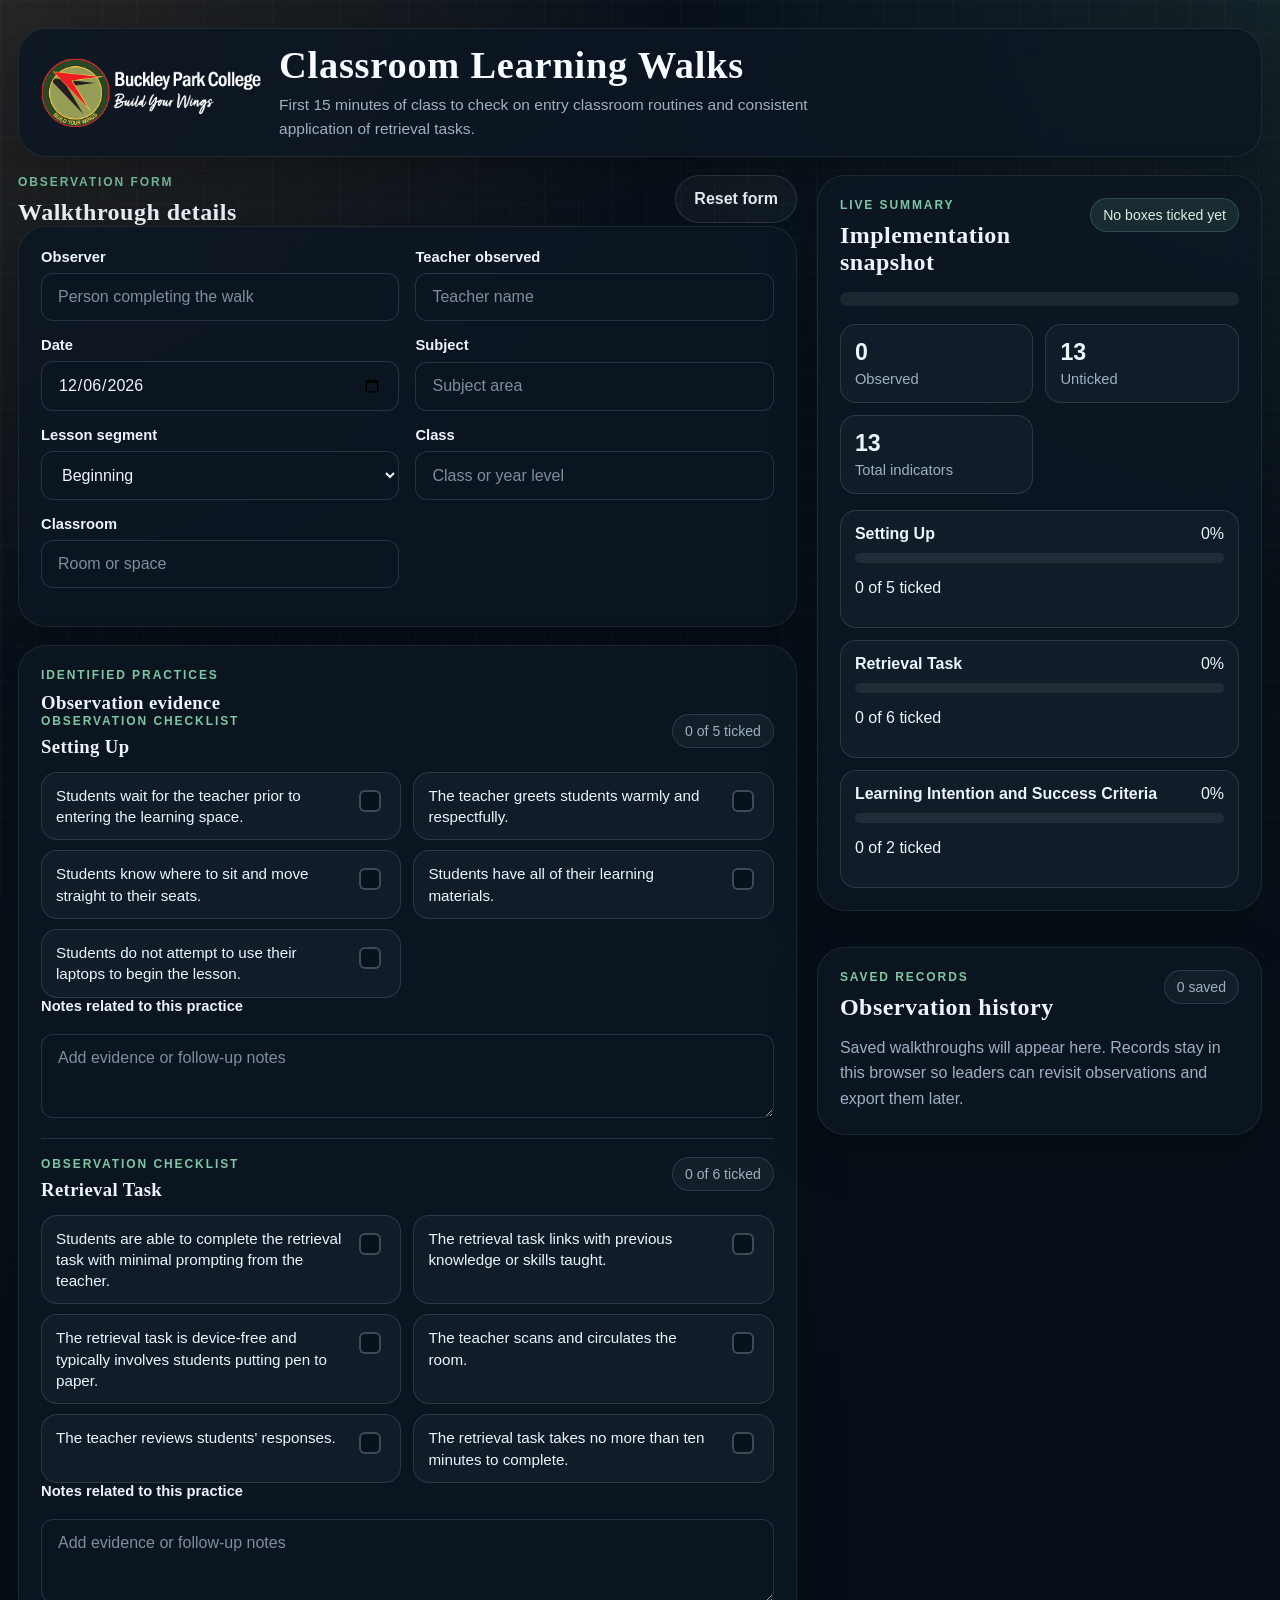
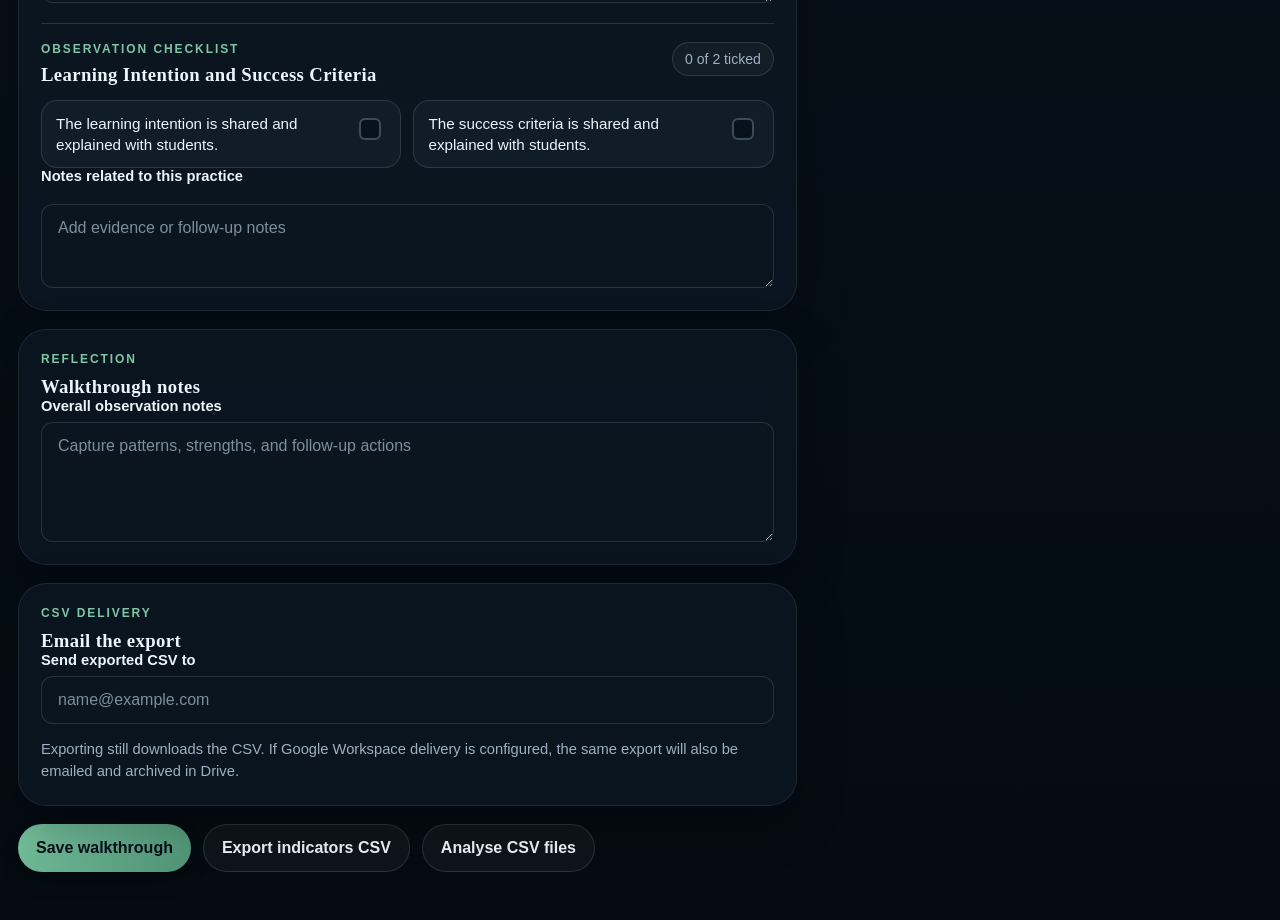
==== index.html @ 83f86051 "Add files via upload" ====
<!DOCTYPE html>
<html lang="en">
<head>
  <meta charset="UTF-8">
  <meta name="viewport" content="width=device-width, initial-scale=1.0">
  <title>Classroom Learning Walks</title>
  <link rel="stylesheet" href="styles.css">
</head>
<body>
  <div class="page-shell">
    <header class="hero">
      <div class="hero__brand">
        <img class="hero__logo" src="BPC-logo-WordMarkWHITEcond.png" alt="BPC logo">
        <div class="hero__content">
          <h1>Classroom Learning Walks</h1>
          <p class="hero__focus">
            First 15 minutes of class to check on entry classroom routines and consistent application
            of retrieval tasks.
          </p>
        </div>
      </div>
    </header>

    <main class="layout">
      <section class="form-panel">
        <div class="panel-heading">
          <div>
            <p class="section-kicker">Observation form</p>
            <h2>Walkthrough details</h2>
          </div>
          <button id="reset-form" class="button button--ghost" type="button">Reset form</button>
        </div>

        <form id="walk-form" class="walk-form">
          <section class="card">
            <div class="field-grid field-grid--meta">
              <label class="field">
                <span>Observer</span>
                <input id="observer" name="observer" type="text" placeholder="Person completing the walk">
              </label>
              <label class="field">
                <span>Teacher observed</span>
                <input id="teacher" name="teacher" type="text" placeholder="Teacher name">
              </label>
              <label class="field">
                <span>Date</span>
                <input id="date" name="date" type="date">
              </label>
              <label class="field">
                <span>Subject</span>
                <input id="subject" name="subject" type="text" placeholder="Subject area">
              </label>
              <label class="field">
                <span>Lesson segment</span>
                <select id="lesson-segment" name="lessonSegment">
                  <option value="Beginning">Beginning</option>
                  <option value="Middle">Middle</option>
                  <option value="End">End</option>
                </select>
              </label>
              <label class="field">
                <span>Class</span>
                <input id="class-name" name="className" type="text" placeholder="Class or year level">
              </label>
              <label class="field">
                <span>Classroom</span>
                <input id="classroom" name="classroom" type="text" placeholder="Room or space">
              </label>
            </div>
          </section>

          <section class="card" id="practice-sections"></section>

          <section class="card card--notes">
            <div class="section-title">
              <div>
                <p class="section-kicker">Reflection</p>
                <h3>Walkthrough notes</h3>
              </div>
            </div>
            <label class="field field--stacked">
              <span>Overall observation notes</span>
              <textarea
                id="overall-notes"
                name="overallNotes"
                rows="5"
                placeholder="Capture patterns, strengths, and follow-up actions"
              ></textarea>
            </label>
          </section>

          <section class="card card--notes">
            <div class="section-title">
              <div>
                <p class="section-kicker">CSV delivery</p>
                <h3>Email the export</h3>
              </div>
            </div>
            <label class="field field--stacked">
              <span>Send exported CSV to</span>
              <input
                id="export-email"
                name="exportEmail"
                type="email"
                placeholder="name@example.com"
                autocomplete="email"
              >
            </label>
            <p id="export-status" class="export-status" aria-live="polite">
              Exporting still downloads the CSV. If Google Workspace delivery is configured, the same export will
              also be emailed and archived in Drive.
            </p>
          </section>

          <div class="actions">
            <button class="button" type="submit">Save walkthrough</button>
            <button class="button button--ghost" id="export-history" type="button">Export indicators CSV</button>
            <a class="button button--ghost" href="analysis.html">Analyse CSV files</a>
          </div>
        </form>
      </section>

      <aside class="summary-panel">
        <section class="card summary-card">
          <div class="section-title">
            <div>
              <p class="section-kicker">Live summary</p>
              <h2>Implementation snapshot</h2>
            </div>
            <span id="completion-badge" class="badge">0% observed</span>
          </div>
          <div class="progress-track" aria-hidden="true">
            <div id="progress-fill" class="progress-fill"></div>
          </div>
          <div id="stats-grid" class="stats-grid"></div>
          <div id="section-summary" class="section-summary"></div>
        </section>

        <section class="card summary-card">
          <div class="section-title">
            <div>
              <p class="section-kicker">Saved records</p>
              <h2>Observation history</h2>
            </div>
            <span id="history-count" class="badge badge--muted">0 saved</span>
          </div>
          <div id="history-overview" class="history-overview"></div>
          <div id="history-list" class="history-list"></div>
        </section>
      </aside>
    </main>
  </div>

  <template id="practice-template">
    <article class="practice-block">
      <div class="section-title">
        <div>
          <p class="section-kicker section-kicker--small">Observation checklist</p>
          <h3 class="practice-title"></h3>
        </div>
        <span class="badge badge--muted practice-score"></span>
      </div>
      <div class="practice-items"></div>
      <label class="field field--stacked">
        <span>Notes related to this practice</span>
        <textarea class="practice-notes" rows="3" placeholder="Add evidence or follow-up notes"></textarea>
      </label>
    </article>
  </template>

  <script src="app.js"></script>
</body>
</html>
---- styles.css ----
:root {
  --bg: #071019;
  --bg-soft: #0b1521;
  --panel: rgba(12, 23, 34, 0.86);
  --panel-strong: rgba(16, 29, 42, 0.96);
  --panel-soft: rgba(18, 31, 44, 0.78);
  --field-bg: rgba(11, 22, 33, 0.92);
  --text: #edf4fb;
  --muted: #9db0c3;
  --line: rgba(186, 204, 223, 0.16);
  --accent: #7fc6a4;
  --accent-2: #d8a45f;
  --accent-3: #5f7f99;
  --good: #8fddb1;
  --partial: #f1c06c;
  --miss: #ef8d82;
  --na: #9ca8bb;
  --shadow: 0 18px 48px rgba(0, 0, 0, 0.28);
  --radius-lg: 28px;
  --radius-md: 18px;
  --radius-sm: 12px;
}

* {
  box-sizing: border-box;
}

html {
  scroll-behavior: smooth;
}

body {
  margin: 0;
  font-family: "Trebuchet MS", "Segoe UI", sans-serif;
  color: var(--text);
  background:
    radial-gradient(circle at top left, rgba(216, 164, 95, 0.14), transparent 24%),
    radial-gradient(circle at top right, rgba(127, 198, 164, 0.1), transparent 22%),
    linear-gradient(180deg, #08111b 0%, var(--bg) 48%, #040b12 100%);
  min-height: 100vh;
}

body::before {
  content: "";
  position: fixed;
  inset: 0;
  background-image:
    linear-gradient(rgba(255, 255, 255, 0.05) 1px, transparent 1px),
    linear-gradient(90deg, rgba(255, 255, 255, 0.05) 1px, transparent 1px);
  background-size: 34px 34px;
  pointer-events: none;
  opacity: 0.5;
}

.page-shell {
  position: relative;
  z-index: 1;
  max-width: 1400px;
  margin: 0 auto;
  padding: 28px 18px 48px;
}

.hero {
  margin-bottom: 18px;
}

.hero__brand,
.card {
  background: var(--panel);
  backdrop-filter: blur(12px);
  border: 1px solid rgba(255, 255, 255, 0.08);
  box-shadow: var(--shadow);
}

.hero__brand {
  display: flex;
  align-items: center;
  gap: 18px;
  border-radius: var(--radius-lg);
  padding: 16px 22px;
}

.hero__content {
  display: grid;
  gap: 8px;
}

.hero__logo {
  display: block;
  width: clamp(140px, 18vw, 220px);
  height: auto;
}

.hero h1,
.panel-heading h2,
.section-title h2,
.section-title h3 {
  margin: 0;
  font-family: Georgia, "Times New Roman", serif;
  letter-spacing: 0.02em;
}

.hero h1 {
  font-size: clamp(1.5rem, 3vw, 2.4rem);
  line-height: 1.05;
  max-width: none;
  color: #f7fbff;
}

.hero__focus {
  margin: 0;
  max-width: 70ch;
  color: var(--muted);
  font-size: 0.97rem;
  line-height: 1.5;
}

.section-kicker {
  margin: 0 0 10px;
  text-transform: uppercase;
  letter-spacing: 0.16em;
  font-size: 0.75rem;
  color: var(--accent);
  font-weight: 700;
}

.badge {
  display: inline-flex;
  align-items: center;
  border-radius: 999px;
  padding: 8px 12px;
  font-size: 0.88rem;
}

.layout {
  display: grid;
  grid-template-columns: minmax(0, 1.4fr) minmax(300px, 0.8fr);
  gap: 20px;
  align-items: start;
}

.panel-heading,
.section-title {
  display: flex;
  justify-content: space-between;
  gap: 12px;
  align-items: start;
}

.form-panel,
.summary-panel {
  min-width: 0;
}

.summary-panel {
  display: grid;
  gap: 18px;
  position: sticky;
  top: 18px;
}

.card {
  border-radius: var(--radius-lg);
  padding: 22px;
  margin-bottom: 18px;
  background: var(--panel);
}

.walk-form .card:last-of-type {
  margin-bottom: 0;
}

.field-grid {
  display: grid;
  gap: 16px;
}

.field-grid--meta {
  grid-template-columns: repeat(2, minmax(0, 1fr));
  margin-bottom: 16px;
}

.field {
  display: grid;
  gap: 8px;
}

.field span {
  font-size: 0.92rem;
  font-weight: 700;
}

input,
select,
textarea {
  width: 100%;
  border: 1px solid var(--line);
  border-radius: var(--radius-sm);
  padding: 14px 16px;
  font: inherit;
  color: var(--text);
  background: var(--field-bg);
  transition: border-color 160ms ease, box-shadow 160ms ease, transform 160ms ease;
}

input::placeholder,
textarea::placeholder {
  color: rgba(157, 176, 195, 0.78);
}

input:focus,
select:focus,
textarea:focus {
  outline: none;
  border-color: rgba(127, 198, 164, 0.55);
  box-shadow: 0 0 0 4px rgba(127, 198, 164, 0.12);
  transform: translateY(-1px);
}

textarea {
  resize: vertical;
}

.practice-block + .practice-block {
  margin-top: 20px;
  padding-top: 18px;
  border-top: 1px solid var(--line);
}

.section-kicker--small {
  margin-bottom: 8px;
}

.practice-items {
  display: grid;
  grid-template-columns: repeat(2, minmax(0, 1fr));
  gap: 10px 12px;
  margin-top: 14px;
}

.practice-item {
  display: grid;
  grid-template-columns: minmax(0, 1fr) auto;
  gap: 12px;
  align-items: start;
  border: 1px solid var(--line);
  border-radius: 16px;
  padding: 12px 14px;
  background: var(--panel-soft);
}

.practice-item__prompt {
  margin: 0;
  line-height: 1.4;
  font-size: 0.95rem;
}

.checkbox-row {
  display: flex;
  justify-content: center;
  align-self: start;
}

.tick-box {
  position: relative;
  display: inline-flex;
  align-items: center;
  justify-content: center;
  width: 32px;
  height: 32px;
  cursor: pointer;
}

.tick-box input {
  position: absolute;
  inset: 0;
  margin: 0;
  opacity: 0;
  cursor: pointer;
}

.tick-box__box {
  position: relative;
  width: 22px;
  height: 22px;
  border: 2px solid rgba(186, 204, 223, 0.3);
  border-radius: 6px;
  background: rgba(8, 18, 29, 0.92);
  transition: transform 140ms ease, border-color 140ms ease, box-shadow 140ms ease, background 140ms ease;
}

.tick-box input:hover + .tick-box__box,
.tick-box input:focus-visible + .tick-box__box {
  border-color: rgba(127, 198, 164, 0.58);
  box-shadow: 0 0 0 4px rgba(127, 198, 164, 0.12);
}

.tick-box input:checked + .tick-box__box {
  transform: translateY(-1px);
  border-color: rgba(143, 221, 177, 0.75);
  background: linear-gradient(180deg, rgba(143, 221, 177, 0.18), rgba(127, 198, 164, 0.3));
  box-shadow: 0 10px 20px rgba(0, 0, 0, 0.22);
}

.tick-box input:checked + .tick-box__box::after {
  content: "";
  position: absolute;
  left: 6px;
  top: 2px;
  width: 6px;
  height: 11px;
  border: solid var(--good);
  border-width: 0 3px 3px 0;
  transform: rotate(45deg);
}

.practice-notes {
  margin-top: 12px;
}

.export-status {
  margin: 14px 0 0;
  color: var(--muted);
  font-size: 0.92rem;
  line-height: 1.5;
}

.export-status[data-tone="success"] {
  color: var(--good);
}

.export-status[data-tone="error"] {
  color: var(--miss);
}

.sr-only {
  position: absolute;
  width: 1px;
  height: 1px;
  padding: 0;
  margin: -1px;
  overflow: hidden;
  clip: rect(0, 0, 0, 0);
  white-space: nowrap;
  border: 0;
}

.actions {
  display: flex;
  flex-wrap: wrap;
  gap: 12px;
  margin-top: 18px;
}

.button {
  display: inline-flex;
  align-items: center;
  justify-content: center;
  border: none;
  border-radius: 999px;
  padding: 14px 18px;
  font: inherit;
  font-weight: 700;
  cursor: pointer;
  background: linear-gradient(135deg, #76c29e, #4f9375);
  color: #071019;
  box-shadow: 0 10px 18px rgba(0, 0, 0, 0.24);
  text-decoration: none;
  transition: transform 160ms ease, box-shadow 160ms ease, opacity 160ms ease;
}

.button:hover,
.button:focus-visible {
  transform: translateY(-1px);
  box-shadow: 0 14px 22px rgba(0, 0, 0, 0.28);
}

.button--secondary {
  background: linear-gradient(135deg, #e4b16b, #bf8445);
  color: #161006;
}

.button--ghost {
  background: rgba(255, 255, 255, 0.04);
  color: var(--text);
  box-shadow: none;
  border: 1px solid var(--line);
}

.badge {
  background: rgba(127, 198, 164, 0.12);
  color: #d8f0e2;
  border: 1px solid rgba(127, 198, 164, 0.22);
  white-space: nowrap;
}

.badge--muted {
  background: rgba(255, 255, 255, 0.04);
  color: var(--muted);
  border-color: var(--line);
}

.progress-track {
  margin: 16px 0 18px;
  height: 14px;
  border-radius: 999px;
  background: rgba(255, 255, 255, 0.07);
  overflow: hidden;
}

.progress-fill {
  height: 100%;
  width: 0;
  border-radius: inherit;
  background: linear-gradient(90deg, var(--accent-2), var(--accent));
  transition: width 200ms ease;
}

.stats-grid {
  display: grid;
  grid-template-columns: repeat(2, minmax(0, 1fr));
  gap: 12px;
}

.stat {
  padding: 14px;
  border: 1px solid var(--line);
  border-radius: 16px;
  background: var(--panel-soft);
}

.stat strong {
  display: block;
  font-size: 1.45rem;
  margin-bottom: 4px;
}

.stat span {
  color: var(--muted);
  font-size: 0.92rem;
}

.section-summary {
  display: grid;
  gap: 12px;
  margin-top: 16px;
}

.section-summary__item {
  border: 1px solid var(--line);
  border-radius: 16px;
  padding: 14px;
  background: var(--panel-soft);
}

.section-summary__item header {
  display: flex;
  justify-content: space-between;
  gap: 8px;
  align-items: center;
  margin-bottom: 10px;
}

.section-summary__meter {
  height: 10px;
  border-radius: 999px;
  background: rgba(255, 255, 255, 0.07);
  overflow: hidden;
}

.section-summary__meter span {
  display: block;
  height: 100%;
  border-radius: inherit;
  background: linear-gradient(90deg, rgba(201, 125, 45, 0.9), rgba(33, 75, 63, 0.95));
}

.history-list {
  display: grid;
  gap: 12px;
}

.history-overview {
  display: grid;
  gap: 12px;
  margin-bottom: 14px;
}

.history-overview .stat strong {
  font-size: 1.25rem;
}

.history-item {
  border: 1px solid var(--line);
  border-radius: 16px;
  padding: 14px;
  background: var(--panel-soft);
}

.history-item h4,
.history-item p {
  margin: 0;
}

.history-item h4 {
  font-size: 1rem;
  margin-bottom: 8px;
}

.history-meta {
  color: var(--muted);
  font-size: 0.92rem;
  line-height: 1.5;
}

.history-actions {
  display: flex;
  gap: 8px;
  margin-top: 12px;
}

.history-button {
  border: 1px solid var(--line);
  background: rgba(255, 255, 255, 0.04);
  border-radius: 999px;
  padding: 8px 12px;
  font: inherit;
  color: var(--text);
  cursor: pointer;
}

.history-button:hover,
.history-button:focus-visible {
  border-color: rgba(127, 198, 164, 0.35);
  background: rgba(127, 198, 164, 0.08);
}

.empty-state {
  margin: 0;
  color: var(--muted);
  line-height: 1.6;
}

.page-shell--analysis {
  max-width: 1500px;
}

.analysis-layout {
  display: grid;
  gap: 18px;
}

.analysis-intro {
  margin: 0 0 16px;
  color: var(--muted);
  line-height: 1.6;
  max-width: 72ch;
}

.analysis-status {
  min-height: 24px;
  margin-top: 14px;
  color: var(--muted);
  font-size: 0.95rem;
}

.report-meta-card {
  margin-bottom: 0;
}

.report-meta__grid {
  display: grid;
  grid-template-columns: repeat(4, minmax(0, 1fr));
  gap: 12px;
}

.actions--compact {
  margin-top: 14px;
}

.analysis-stats {
  display: grid;
  grid-template-columns: repeat(4, minmax(0, 1fr));
  gap: 12px;
}

.section-visuals {
  display: grid;
  grid-template-columns: repeat(auto-fit, minmax(320px, 1fr));
  gap: 16px;
}

.section-analysis {
  border: 1px solid var(--line);
  border-radius: 20px;
  padding: 18px;
  background: var(--panel-soft);
}

.section-analysis__header {
  display: flex;
  justify-content: space-between;
  gap: 12px;
  align-items: start;
  margin-bottom: 14px;
}

.section-analysis__header h3,
.indicator-insight h3 {
  margin: 0;
  font-family: Georgia, "Times New Roman", serif;
}

.section-analysis__meta {
  color: var(--muted);
  font-size: 0.92rem;
}

.section-analysis__score {
  display: inline-flex;
  align-items: center;
  justify-content: center;
  min-width: 72px;
  padding: 10px 12px;
  border-radius: 14px;
  background: rgba(127, 198, 164, 0.12);
  border: 1px solid rgba(127, 198, 164, 0.22);
  color: #d8f0e2;
  font-weight: 700;
}

.comparison-bar {
  display: grid;
  grid-template-columns: minmax(0, 1fr) auto auto;
  gap: 10px;
  align-items: center;
  margin-bottom: 16px;
}

.comparison-bar__track {
  height: 14px;
  border-radius: 999px;
  overflow: hidden;
  background: rgba(255, 255, 255, 0.08);
}

.comparison-bar__fill {
  height: 100%;
  border-radius: inherit;
  background: linear-gradient(90deg, rgba(216, 164, 95, 0.95), rgba(127, 198, 164, 0.95));
}

.comparison-bar__value {
  font-weight: 700;
}

.comparison-bar__count {
  color: var(--muted);
  font-size: 0.9rem;
}

.indicator-chart {
  display: grid;
  gap: 10px;
}

.indicator-row {
  display: grid;
  gap: 8px;
}

.indicator-row__label {
  display: flex;
  justify-content: space-between;
  gap: 12px;
  align-items: baseline;
  font-size: 0.92rem;
}

.indicator-row__title {
  color: var(--text);
  line-height: 1.4;
}

.indicator-row__value {
  color: var(--accent-2);
  font-weight: 700;
  white-space: nowrap;
}

.indicator-row__track {
  height: 10px;
  border-radius: 999px;
  overflow: hidden;
  background: rgba(255, 255, 255, 0.07);
}

.indicator-row__fill {
  height: 100%;
  border-radius: inherit;
  background: linear-gradient(90deg, #76c29e, #e4b16b);
}

.indicator-insights {
  display: grid;
  grid-template-columns: repeat(auto-fit, minmax(320px, 1fr));
  gap: 16px;
}

.comment-trends__grid {
  display: grid;
  grid-template-columns: repeat(auto-fit, minmax(320px, 1fr));
  gap: 16px;
}

.indicator-insight {
  border: 1px solid var(--line);
  border-radius: 20px;
  padding: 18px;
  background: var(--panel-soft);
}

.insight-list {
  display: grid;
  gap: 10px;
  margin-top: 14px;
}

.insight-item {
  border: 1px solid var(--line);
  border-radius: 14px;
  padding: 12px;
  background: rgba(255, 255, 255, 0.03);
}

.insight-item strong,
.insight-item span {
  display: block;
}

.insight-item span {
  margin-top: 6px;
  color: var(--muted);
  font-size: 0.92rem;
}

.trend-chip-list {
  display: flex;
  flex-wrap: wrap;
  gap: 10px;
  margin-top: 14px;
}

.trend-chip {
  display: inline-flex;
  align-items: center;
  border-radius: 999px;
  padding: 8px 12px;
  background: rgba(127, 198, 164, 0.1);
  border: 1px solid rgba(127, 198, 164, 0.18);
  color: var(--text);
  font-size: 0.9rem;
}

.reflection-comments {
  display: grid;
  gap: 12px;
}

.comment-card {
  border: 1px solid var(--line);
  border-radius: 18px;
  padding: 16px;
  background: var(--panel-soft);
}

.comment-card__meta {
  margin: 0 0 10px;
  color: var(--muted);
  font-size: 0.92rem;
  line-height: 1.5;
}

.comment-card__body {
  margin: 0;
  color: var(--text);
  line-height: 1.6;
  white-space: pre-wrap;
}

@media print {
  :root {
    --bg: #ffffff;
    --panel: #ffffff;
    --panel-strong: #ffffff;
    --panel-soft: #f7f9fc;
    --field-bg: #ffffff;
    --text: #0f1720;
    --muted: #526170;
    --line: rgba(15, 23, 32, 0.16);
    --shadow: none;
  }

  html,
  body {
    background: #ffffff !important;
    color: var(--text);
    -webkit-print-color-adjust: exact;
    print-color-adjust: exact;
  }

  body::before {
    display: none;
  }

  .page-shell {
    max-width: none;
    padding: 0;
  }

  .hero {
    margin-bottom: 14px;
  }

  .hero__brand,
  .card,
  .section-analysis,
  .indicator-insight,
  .comment-card,
  .stat {
    box-shadow: none !important;
    break-inside: avoid;
    page-break-inside: avoid;
  }

  .actions,
  .button,
  .analysis-intro,
  .analysis-status,
  .field,
  #csv-files,
  #clear-analysis,
  #download-pdf {
    display: none !important;
  }

  .panel-heading {
    align-items: flex-start;
  }

  .report-meta__grid,
  .analysis-stats,
  .indicator-insights {
    grid-template-columns: repeat(2, minmax(0, 1fr));
  }

  .section-visuals {
    grid-template-columns: 1fr;
  }

  .comparison-bar__track,
  .indicator-row__track,
  .progress-track,
  .section-summary__meter {
    border: 1px solid rgba(15, 23, 32, 0.08);
  }
}

@media (max-width: 1080px) {
  .layout {
    grid-template-columns: 1fr;
  }

  .summary-panel {
    position: static;
  }
}

@media (max-width: 760px) {
  .page-shell {
    padding: 16px 12px 28px;
  }

  .hero__brand,
  .card {
    border-radius: 22px;
    padding: 18px;
  }

  .hero__brand {
    align-items: flex-start;
    flex-direction: column;
    gap: 12px;
  }

  .hero__logo {
    width: clamp(130px, 42vw, 190px);
  }

  .field-grid--meta,
  .stats-grid,
  .analysis-stats,
  .report-meta__grid {
    grid-template-columns: 1fr;
  }

  .practice-items {
    grid-template-columns: 1fr;
  }

  .practice-item {
    grid-template-columns: minmax(0, 1fr) auto;
  }

  .panel-heading,
  .section-title,
  .section-analysis__header,
  .section-summary__item header,
  .history-actions {
    align-items: stretch;
    flex-direction: column;
  }

  .actions {
    flex-direction: column;
  }

  .button,
  .history-button {
    width: 100%;
  }
}
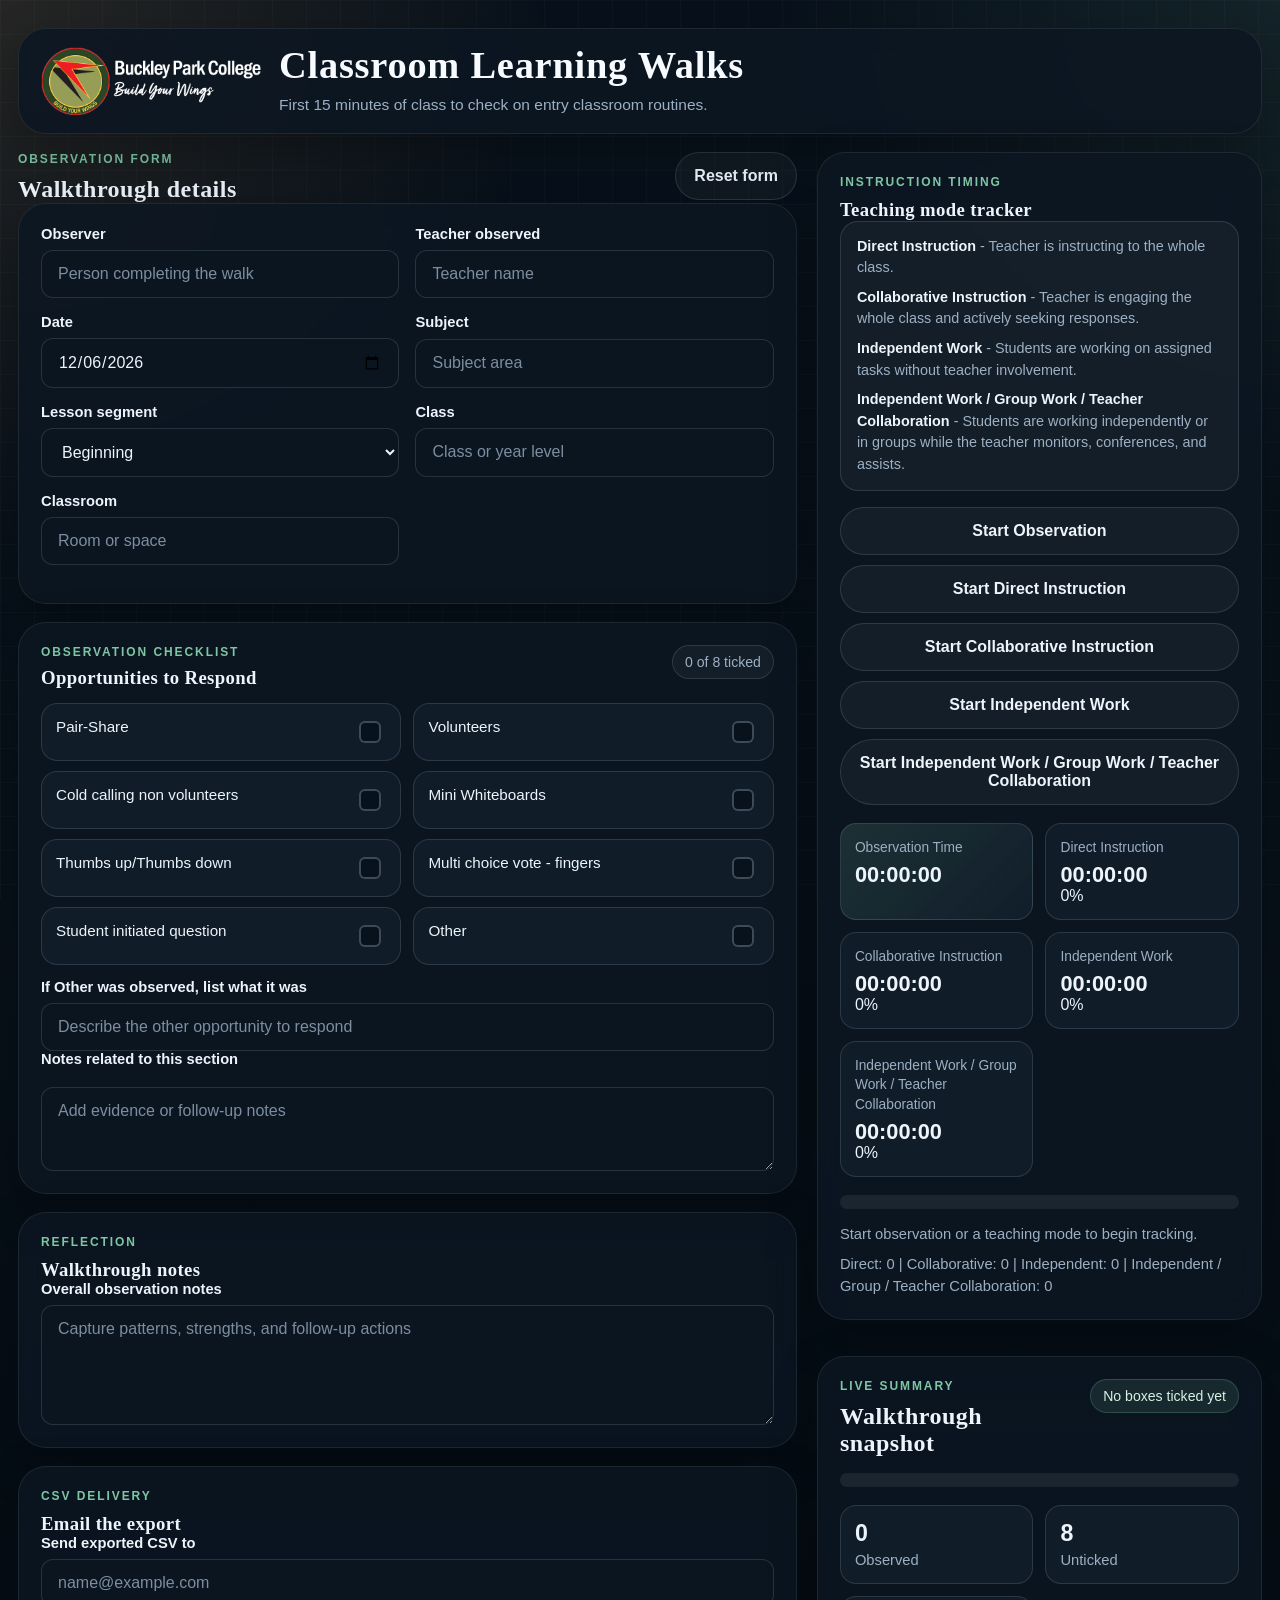
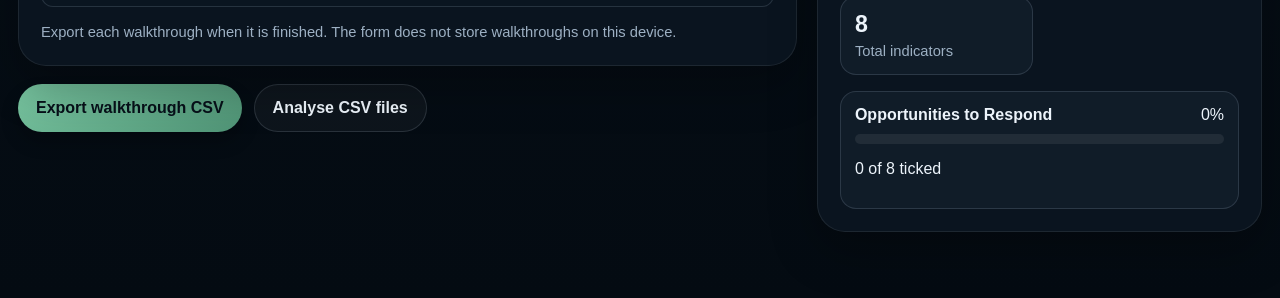
==== commit 9c5ce77f: "Add files via upload" ====
--- a/index.html
+++ b/index.html
@@ -14,8 +14,7 @@
         <div class="hero__content">
           <h1>Classroom Learning Walks</h1>
           <p class="hero__focus">
-            First 15 minutes of class to check on entry classroom routines and consistent application
-            of retrieval tasks.
+            First 15 minutes of class to check on entry classroom routines.
           </p>
         </div>
       </div>
@@ -107,27 +106,88 @@
               >
             </label>
             <p id="export-status" class="export-status" aria-live="polite">
-              Exporting still downloads the CSV. If Google Workspace delivery is configured, the same export will
-              also be emailed and archived in Drive.
+              Export each walkthrough when it is finished. The form does not store walkthroughs on this device.
             </p>
           </section>
 
           <div class="actions">
-            <button class="button" type="submit">Save walkthrough</button>
-            <button class="button button--ghost" id="export-history" type="button">Export indicators CSV</button>
+            <button class="button" id="export-history" type="submit">Export walkthrough CSV</button>
             <a class="button button--ghost" href="analysis.html">Analyse CSV files</a>
           </div>
         </form>
       </section>
 
       <aside class="summary-panel">
+        <section class="card card--timing">
+          <div class="section-title">
+            <div>
+              <p class="section-kicker">Instruction Timing</p>
+              <h3>Teaching mode tracker</h3>
+            </div>
+          </div>
+
+          <div class="mode-definitions" aria-label="Teaching mode definitions">
+            <p><strong>Direct Instruction</strong> - Teacher is instructing to the whole class.</p>
+            <p><strong>Collaborative Instruction</strong> - Teacher is engaging the whole class and actively seeking responses.</p>
+            <p><strong>Independent Work</strong> - Students are working on assigned tasks without teacher involvement.</p>
+            <p><strong>Independent Work / Group Work / Teacher Collaboration</strong> - Students are working independently or in groups while the teacher monitors, conferences, and assists.</p>
+          </div>
+
+          <div class="timing-actions">
+            <button id="observationToggle" class="button button--ghost button--timing button--observation" type="button">Start Observation</button>
+            <button id="directInstructionToggle" class="button button--ghost button--timing button--direct" type="button">Start Direct Instruction</button>
+            <button id="collaborativeInstructionToggle" class="button button--ghost button--timing button--collaborative" type="button">Start Collaborative Instruction</button>
+            <button id="independentWorkToggle" class="button button--ghost button--timing button--independent" type="button">Start Independent Work</button>
+            <button id="collaborationToggle" class="button button--ghost button--timing button--collaboration" type="button">Start Independent Work / Group Work / Teacher Collaboration</button>
+          </div>
+
+          <div class="timing-metrics">
+            <article class="timing-card timing-card--highlight">
+              <p>Observation Time</p>
+              <strong id="observationTime">00:00:00</strong>
+            </article>
+            <article class="timing-card">
+              <p>Direct Instruction</p>
+              <strong id="directInstructionTime">00:00:00</strong>
+              <span id="directInstructionShare" class="metric-detail">0%</span>
+            </article>
+            <article class="timing-card">
+              <p>Collaborative Instruction</p>
+              <strong id="collaborativeInstructionTime">00:00:00</strong>
+              <span id="collaborativeInstructionShare" class="metric-detail">0%</span>
+            </article>
+            <article class="timing-card">
+              <p>Independent Work</p>
+              <strong id="independentWorkTime">00:00:00</strong>
+              <span id="independentWorkShare" class="metric-detail">0%</span>
+            </article>
+            <article class="timing-card">
+              <p>Independent Work / Group Work / Teacher Collaboration</p>
+              <strong id="collaborationTime">00:00:00</strong>
+              <span id="collaborationShare" class="metric-detail">0%</span>
+            </article>
+          </div>
+
+          <div class="timing-progress-track" aria-hidden="true">
+            <span id="instructionProgress" class="timing-progress timing-progress--direct"></span>
+            <span id="collaborativeInstructionProgress" class="timing-progress timing-progress--collaborative"></span>
+            <span id="independentProgress" class="timing-progress timing-progress--independent"></span>
+            <span id="collaborationProgress" class="timing-progress timing-progress--collaboration"></span>
+          </div>
+
+          <div class="timing-meta">
+            <p id="instruction-status" class="timing-copy">All teaching modes are currently paused.</p>
+            <p id="segment-count" class="timing-copy">Direct: 0 | Collaborative: 0 | Independent: 0 | Independent / Group / Teacher Collaboration: 0</p>
+          </div>
+        </section>
+
         <section class="card summary-card">
           <div class="section-title">
             <div>
               <p class="section-kicker">Live summary</p>
-              <h2>Implementation snapshot</h2>
-            </div>
-            <span id="completion-badge" class="badge">0% observed</span>
+              <h2>Walkthrough snapshot</h2>
+            </div>
+            <span id="completion-badge" class="badge">Ready to track</span>
           </div>
           <div class="progress-track" aria-hidden="true">
             <div id="progress-fill" class="progress-fill"></div>
@@ -136,17 +196,6 @@
           <div id="section-summary" class="section-summary"></div>
         </section>
 
-        <section class="card summary-card">
-          <div class="section-title">
-            <div>
-              <p class="section-kicker">Saved records</p>
-              <h2>Observation history</h2>
-            </div>
-            <span id="history-count" class="badge badge--muted">0 saved</span>
-          </div>
-          <div id="history-overview" class="history-overview"></div>
-          <div id="history-list" class="history-list"></div>
-        </section>
       </aside>
     </main>
   </div>
@@ -161,8 +210,9 @@
         <span class="badge badge--muted practice-score"></span>
       </div>
       <div class="practice-items"></div>
+      <div class="practice-extra"></div>
       <label class="field field--stacked">
-        <span>Notes related to this practice</span>
+        <span>Notes related to this section</span>
         <textarea class="practice-notes" rows="3" placeholder="Add evidence or follow-up notes"></textarea>
       </label>
     </article>
--- a/styles.css
+++ b/styles.css
@@ -152,6 +152,17 @@
   min-width: 0;
 }
 
+.form-split-row {
+  display: grid;
+  grid-template-columns: minmax(0, 1fr) minmax(320px, 0.95fr);
+  gap: 18px;
+  align-items: start;
+}
+
+.form-split-row > .card {
+  margin-bottom: 0;
+}
+
 .summary-panel {
   display: grid;
   gap: 18px;
@@ -316,6 +327,159 @@
 
 .practice-notes {
   margin-top: 12px;
+}
+
+.practice-extra {
+  margin-top: 14px;
+}
+
+.card--timing {
+  overflow: hidden;
+}
+
+.mode-definitions {
+  display: grid;
+  gap: 8px;
+  padding: 14px 16px;
+  border-radius: var(--radius-md);
+  background: rgba(255, 255, 255, 0.04);
+  border: 1px solid var(--line);
+}
+
+.mode-definitions p {
+  margin: 0;
+  color: var(--muted);
+  font-size: 0.9rem;
+  line-height: 1.5;
+}
+
+.mode-definitions strong {
+  color: var(--text);
+}
+
+.timing-actions {
+  display: grid;
+  grid-template-columns: repeat(auto-fit, minmax(220px, 1fr));
+  gap: 10px;
+  margin-top: 16px;
+}
+
+.button--timing {
+  width: 100%;
+  padding: 12px 14px;
+  border-radius: 16px;
+  box-shadow: none;
+}
+
+.button--timing.running {
+  color: #071019;
+}
+
+.button--timing.button--ghost.running {
+  border-color: transparent;
+}
+
+.button--observation.running {
+  background: linear-gradient(135deg, #e4b16b, #bf8445);
+  color: #161006;
+}
+
+.button--direct.running {
+  background: linear-gradient(135deg, #8fddb1, #58b77e);
+}
+
+.button--collaborative.running {
+  background: linear-gradient(135deg, #7ce4d6, #33bea7);
+}
+
+.button--independent.running {
+  background: linear-gradient(135deg, #73d5f8, #34a7d4);
+}
+
+.button--collaboration.running {
+  background: linear-gradient(135deg, #f4c675, #d99238);
+}
+
+.timing-metrics {
+  display: grid;
+  grid-template-columns: repeat(auto-fit, minmax(170px, 1fr));
+  gap: 12px;
+  margin-top: 18px;
+}
+
+.timing-card {
+  padding: 14px;
+  border: 1px solid var(--line);
+  border-radius: 16px;
+  background: var(--panel-soft);
+}
+
+.timing-card--highlight {
+  background: linear-gradient(135deg, rgba(127, 198, 164, 0.16), rgba(18, 31, 44, 0.92));
+}
+
+.timing-card p,
+.timing-copy {
+  margin: 0;
+}
+
+.timing-card p {
+  color: var(--muted);
+  font-size: 0.86rem;
+  line-height: 1.4;
+}
+
+.timing-card strong {
+  display: block;
+  margin-top: 6px;
+  font-size: clamp(1.15rem, 1.7vw, 1.55rem);
+  line-height: 1.1;
+}
+
+.timing-progress-track {
+  position: relative;
+  margin-top: 18px;
+  height: 14px;
+  border-radius: 999px;
+  background: rgba(255, 255, 255, 0.07);
+  overflow: hidden;
+}
+
+.timing-progress {
+  position: absolute;
+  top: 0;
+  bottom: 0;
+  width: 0;
+  transition: width 180ms ease, left 180ms ease;
+}
+
+.timing-progress--direct {
+  left: 0;
+  background: linear-gradient(90deg, #8fddb1, #58b77e);
+}
+
+.timing-progress--collaborative {
+  background: linear-gradient(90deg, #7ce4d6, #33bea7);
+}
+
+.timing-progress--independent {
+  background: linear-gradient(90deg, #73d5f8, #34a7d4);
+}
+
+.timing-progress--collaboration {
+  background: linear-gradient(90deg, #f4c675, #d99238);
+}
+
+.timing-meta {
+  display: grid;
+  gap: 8px;
+  margin-top: 14px;
+}
+
+.timing-copy {
+  color: var(--muted);
+  font-size: 0.92rem;
+  line-height: 1.5;
 }
 
 .export-status {
@@ -584,6 +748,61 @@
   gap: 12px;
 }
 
+.timing-visuals {
+  display: grid;
+  gap: 16px;
+}
+
+.timing-visuals__grid {
+  display: grid;
+  grid-template-columns: repeat(auto-fit, minmax(320px, 1fr));
+  gap: 16px;
+}
+
+.timing-stats {
+  margin-top: 14px;
+  grid-template-columns: repeat(2, minmax(0, 1fr));
+}
+
+.timing-share-track {
+  display: flex;
+  height: 16px;
+  margin: 16px 0 18px;
+  border-radius: 999px;
+  overflow: hidden;
+  background: rgba(255, 255, 255, 0.08);
+}
+
+.timing-share-fill {
+  height: 100%;
+}
+
+.timing-fill--direct {
+  background: linear-gradient(90deg, #76c29e, #4f9375);
+}
+
+.timing-fill--collaborative {
+  background: linear-gradient(90deg, #7ce4d6, #33bea7);
+}
+
+.timing-fill--independent {
+  background: linear-gradient(90deg, #73d5f8, #34a7d4);
+}
+
+.timing-fill--collaboration {
+  background: linear-gradient(90deg, #f4c675, #d99238);
+}
+
+.timing-mode-chart {
+  margin-top: 4px;
+}
+
+.timing-mode-meta {
+  margin: 2px 0 0;
+  color: var(--muted);
+  font-size: 0.9rem;
+}
+
 .section-visuals {
   display: grid;
   grid-template-columns: repeat(auto-fit, minmax(320px, 1fr));
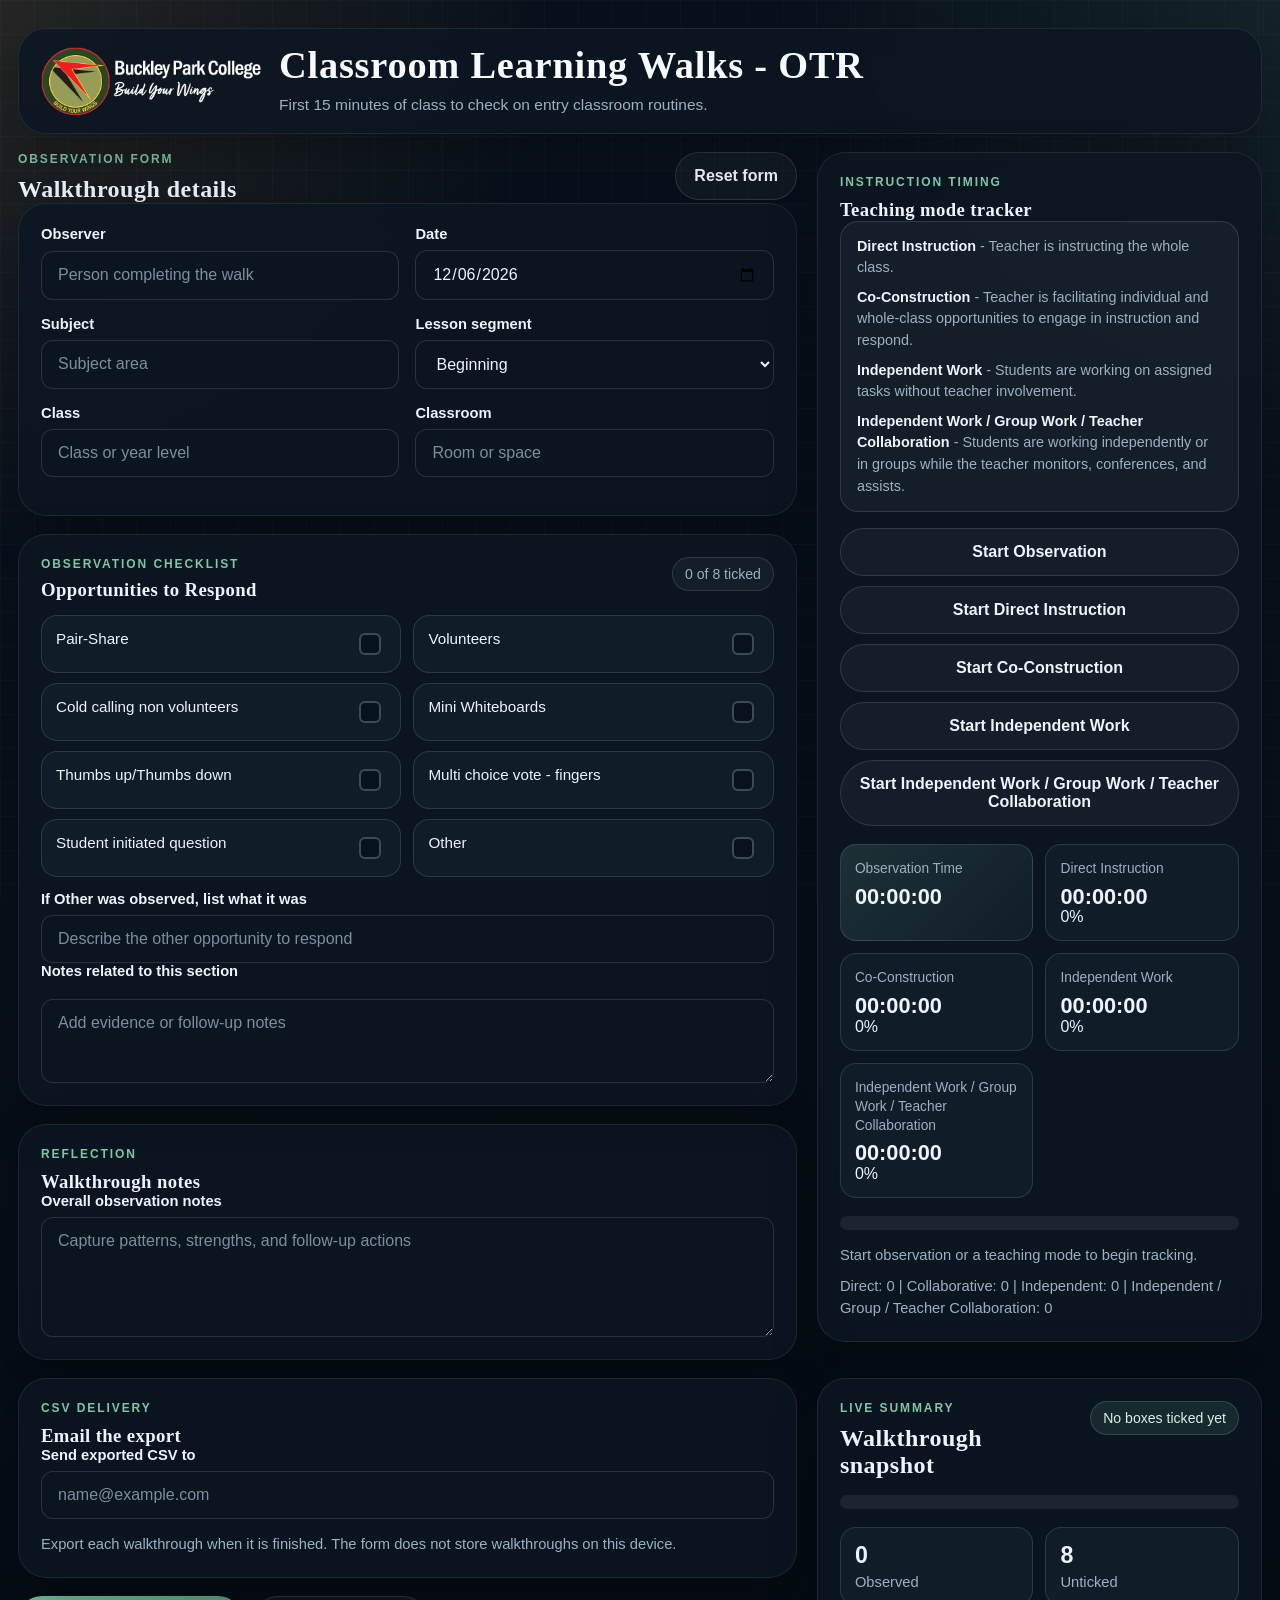
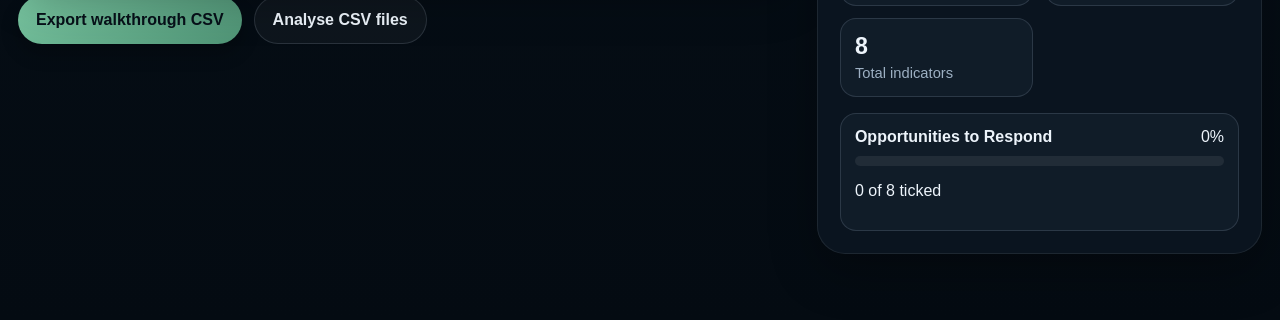
==== commit a74dba92: "Add files via upload" ====
--- a/index.html
+++ b/index.html
@@ -3,7 +3,7 @@
 <head>
   <meta charset="UTF-8">
   <meta name="viewport" content="width=device-width, initial-scale=1.0">
-  <title>Classroom Learning Walks</title>
+  <title>Classroom Learning Walks - OTR</title>
   <link rel="stylesheet" href="styles.css">
 </head>
 <body>
@@ -12,7 +12,7 @@
       <div class="hero__brand">
         <img class="hero__logo" src="BPC-logo-WordMarkWHITEcond.png" alt="BPC logo">
         <div class="hero__content">
-          <h1>Classroom Learning Walks</h1>
+          <h1>Classroom Learning Walks - OTR</h1>
           <p class="hero__focus">
             First 15 minutes of class to check on entry classroom routines.
           </p>
@@ -36,10 +36,6 @@
               <label class="field">
                 <span>Observer</span>
                 <input id="observer" name="observer" type="text" placeholder="Person completing the walk">
-              </label>
-              <label class="field">
-                <span>Teacher observed</span>
-                <input id="teacher" name="teacher" type="text" placeholder="Teacher name">
               </label>
               <label class="field">
                 <span>Date</span>
@@ -127,8 +123,8 @@
           </div>
 
           <div class="mode-definitions" aria-label="Teaching mode definitions">
-            <p><strong>Direct Instruction</strong> - Teacher is instructing to the whole class.</p>
-            <p><strong>Collaborative Instruction</strong> - Teacher is engaging the whole class and actively seeking responses.</p>
+            <p><strong>Direct Instruction</strong> - Teacher is instructing the whole class.</p>
+            <p><strong>Co-Construction</strong> - Teacher is facilitating individual and whole-class opportunities to engage in instruction and respond.</p>
             <p><strong>Independent Work</strong> - Students are working on assigned tasks without teacher involvement.</p>
             <p><strong>Independent Work / Group Work / Teacher Collaboration</strong> - Students are working independently or in groups while the teacher monitors, conferences, and assists.</p>
           </div>
@@ -136,7 +132,7 @@
           <div class="timing-actions">
             <button id="observationToggle" class="button button--ghost button--timing button--observation" type="button">Start Observation</button>
             <button id="directInstructionToggle" class="button button--ghost button--timing button--direct" type="button">Start Direct Instruction</button>
-            <button id="collaborativeInstructionToggle" class="button button--ghost button--timing button--collaborative" type="button">Start Collaborative Instruction</button>
+            <button id="collaborativeInstructionToggle" class="button button--ghost button--timing button--collaborative" type="button">Start Co-Construction</button>
             <button id="independentWorkToggle" class="button button--ghost button--timing button--independent" type="button">Start Independent Work</button>
             <button id="collaborationToggle" class="button button--ghost button--timing button--collaboration" type="button">Start Independent Work / Group Work / Teacher Collaboration</button>
           </div>
@@ -152,7 +148,7 @@
               <span id="directInstructionShare" class="metric-detail">0%</span>
             </article>
             <article class="timing-card">
-              <p>Collaborative Instruction</p>
+              <p>Co-Construction</p>
               <strong id="collaborativeInstructionTime">00:00:00</strong>
               <span id="collaborativeInstructionShare" class="metric-detail">0%</span>
             </article>
